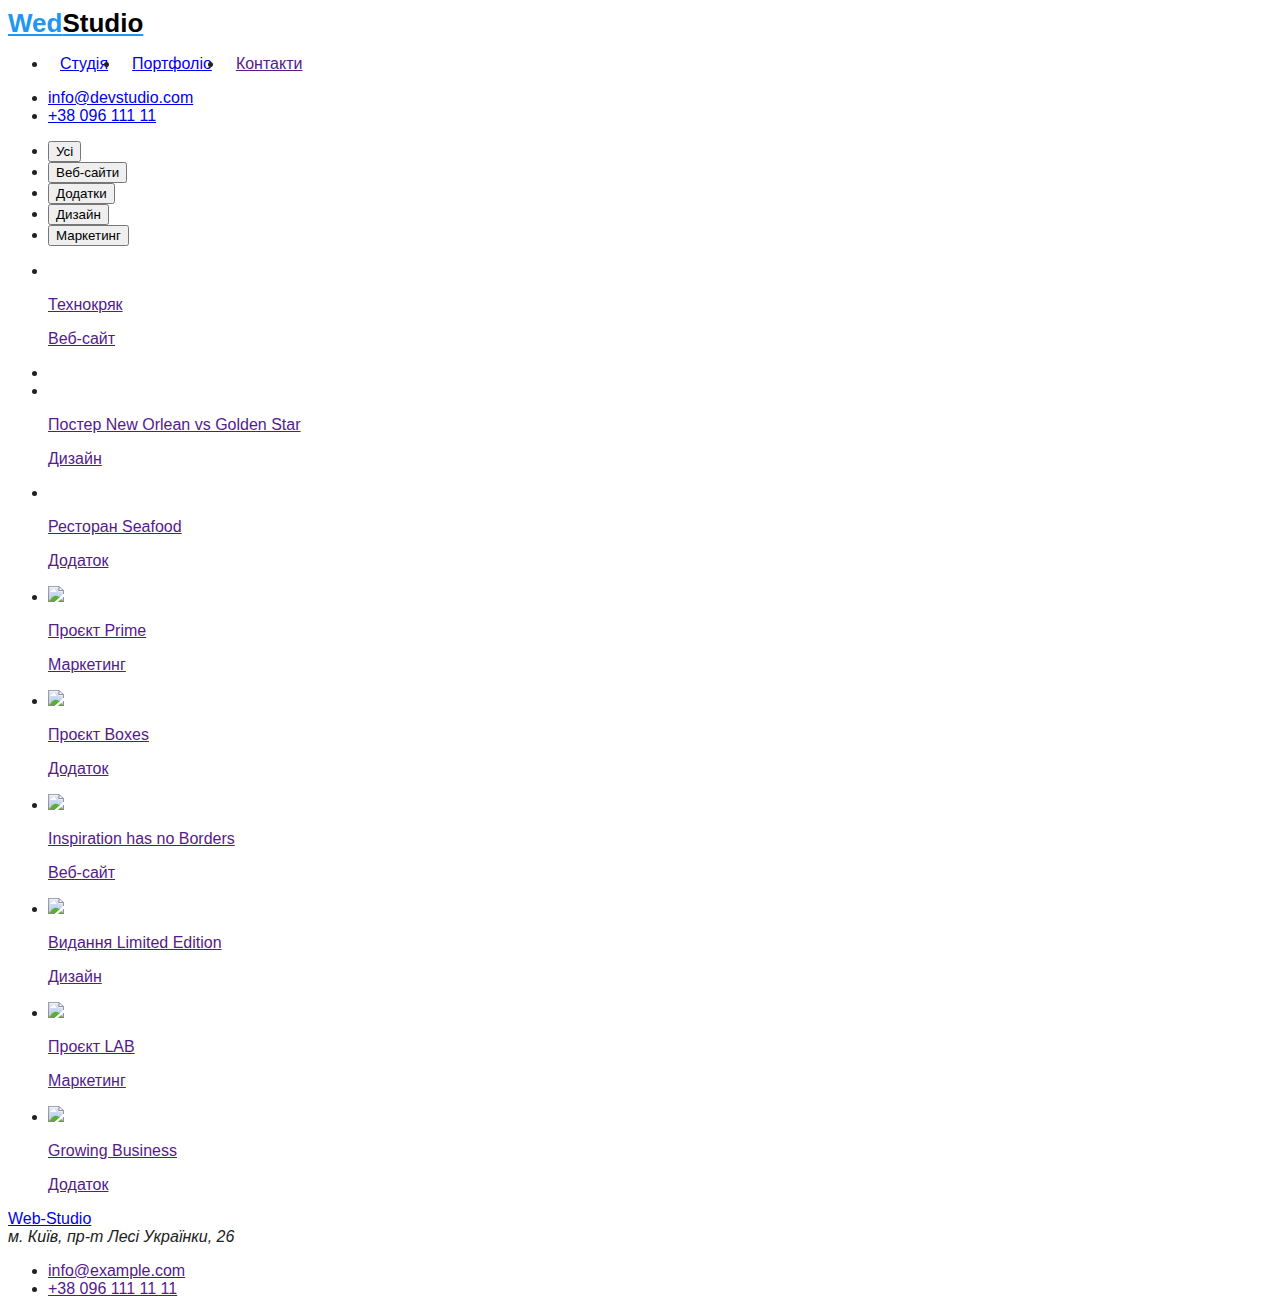
==== portfolio.html @ fddf9e3c "/" ====
<!DOCTYPE html>
<html lang="en">
<head>
    <meta charset="UTF-8">
    <meta http-equiv="X-UA-Compatible" content="IE=edge">
    <meta name="viewport" content="width=device-width, initial-scale=1.0">
    <title>Portfolio</title>
    <link rel="stylesheet"  href="./portfolio.css">
</head>
<body>
    <header>
        <nav>
          <!-- Логотип -->
          <a href="./" class="logo">Wed<span>Studio</a>
          <!--Навігація -->
          <ul class="list">
            <li>
              <a class="link" href="./index.html">Студія</a>
            </li>
            <li>
              <a class="link" href="/portfolio.html">Портфоліо</a>
            </li>
            <li>
              <a class="link"href="">Контакти</a>
            </li>
          </ul>
        </nav>
        <ul>
         <li>
           <a href="info@devstudio.com">info@devstudio.com</a>
         </li>
         <li>
           <a href="+38 096 111 11">+38 096 111 11
        </a>
    </li>
   </ul>
  </header>
  <section>
  <main>
    <ul>
<li><button type="button">Усі</button></li>
<li><button type="button">Веб-сайти</button></li>
<li><button type="button">Додатки</button></li>
<li><button type="button">Дизайн</button></li>
<li><button type="button">Маркетинг</button><br></li>
    </ul>
<ul>
<li>  
  <a href="">
  <img src="./images/1.2.jpg" alt=""> 
  <p>Технокряк</p>
  <p>Веб-сайт</p>
  </a></li>
<li>
<a href="">
<li><img src="./images/2.2.jpg" alt="" width="300" >
<p>Постер New Orlean vs Golden Star</p>
<p>Дизайн</p>
</a>
</li>
<li>
  <a href="">
  <img src="./images/3.2.jpg" alt="" width="300">
<p>Ресторан Seafood</p>
<p>Додаток</p>
</a>
</li>
<li>
  <a href="">
  <img src="/Web-Studio/images/img копія.jpg">
<p>Проєкт Prime</p>
<p>Маркетинг</p>
</a>
</li>
<li>
<a href="">
  <img src="/Web-Studio/images/img-2 копія.jpg">    
<p>Проєкт Boxes</p>
<p>Додаток</p>
</a>
</li>
<li>
  <a href="">
  <img src="/Web-Studio/images/img-3 копія.jpg">
<p>Inspiration has no Borders</p>
<p>Веб-сайт</p>
</a>
</li>
<li>
  <a href="">
  <img src="/Web-Studio/images/img копія 2.jpg">
<p>Видання Limited Edition</p>
<p>Дизайн</p>
</a>
</li>
<li>
  <a href="">
  <img src="/Web-Studio/images/img-2 копія 2.jpg">
<p>Проєкт LAB</p>
<p>Маркетинг</p>
</a>
</li>
<li>
  <a href="">
  <img src="/Web-Studio/images/img-3 копія 2.jpg">
<p>Growing Business</p>
<p>Додаток</p>
</a></li>
</ul>
</section>
</main>
<footer>
    <a href="/Web-Studio/">Web-Studio</a>
    <address>м. Київ, пр-т Лесі Українки, 26</address>
   <ul>
   <li><a href="">info@example.com</a></li>
    <li><a href="">+38 096 111 11 11</a></li>
   </ul>
</footer>
</body>
</html>
---- portfolio.css ----
:root{
    --primary-text-color: #212121;
    --secondary-text-color: #757575;  
    --logo-color: #000000;
    --accent-color: #2196F3;
    --background-color: #FFFFFF;
    --hero-background: #2F303A;
  }
  html{
    box-sizing: border-box;
  }
  body{
    color: var(--primary-text-color);
    background-color: var(--background-color);
    font-family: Roboto, sans-serif;
    font-style: normal;
    initial-letter: 0,03em;
  }
  .logo {
    font-family: 'Raleway', sans-serif;
    font-weight: 700;
    font-size: 26px;
    line-height: 31px;
    
    color: var(--accent-color);
  }
  .logo > span {
    color: var(--logo-color);
  }
  .list{
    display: flex;
  }
  .link{
    padding: 12px;
    
  }
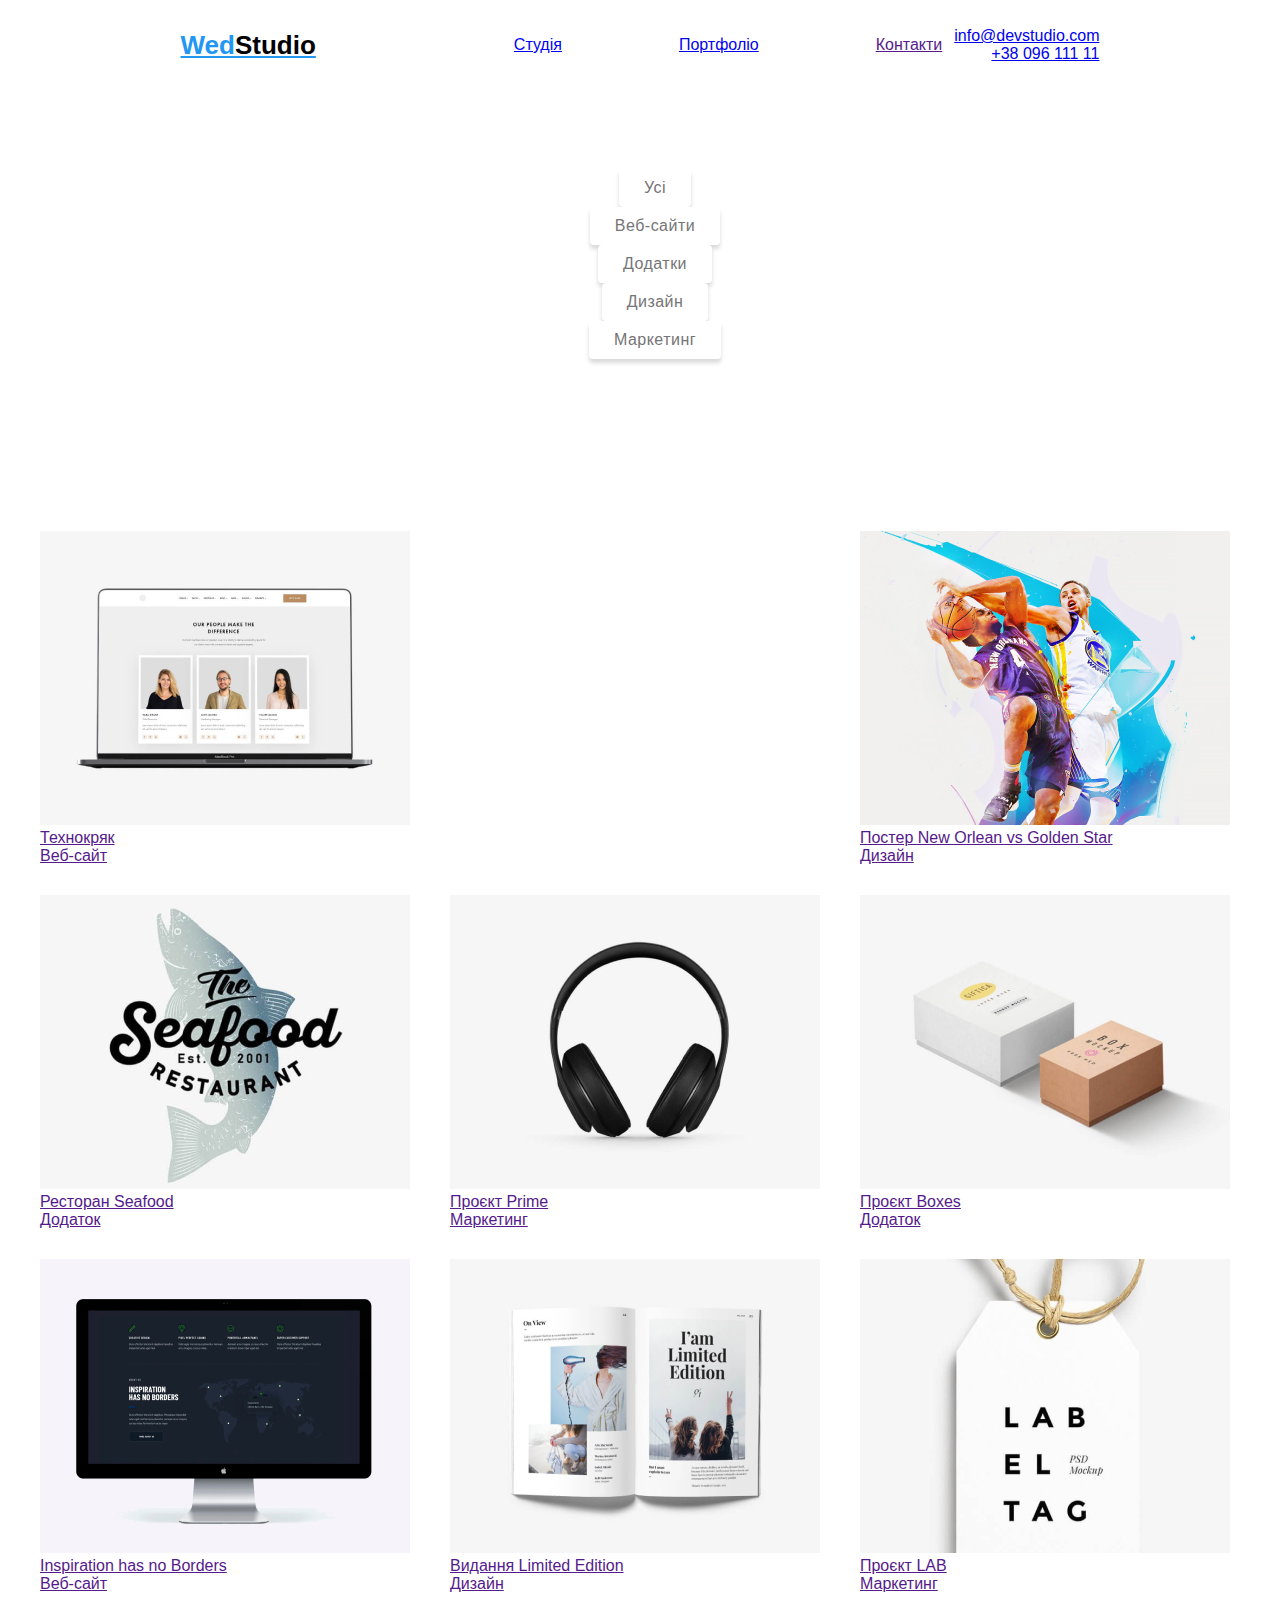
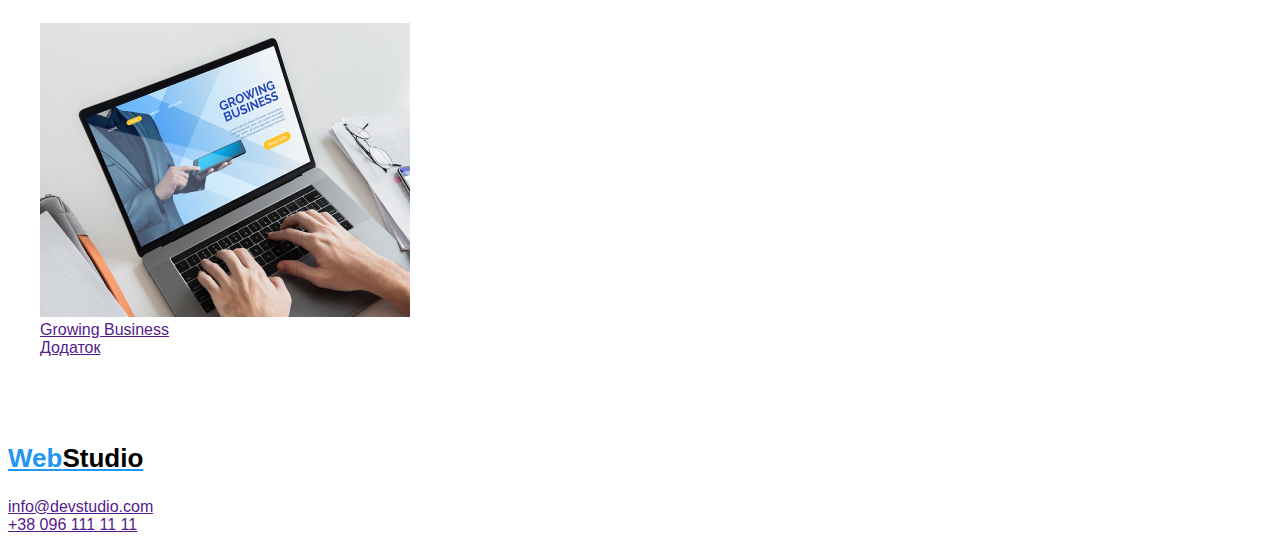
==== commit 662aa38b: "." ====
--- a/portfolio.html
+++ b/portfolio.html
@@ -9,11 +9,12 @@
 </head>
 <body>
     <header>
+      <div class="container header">
         <nav>
           <!-- Логотип -->
           <a href="./" class="logo">Wed<span>Studio</a>
           <!--Навігація -->
-          <ul class="list">
+          <ul class="nav-list">
             <li>
               <a class="link" href="./index.html">Студія</a>
             </li>
@@ -25,97 +26,110 @@
             </li>
           </ul>
         </nav>
-        <ul>
+        <ul >
          <li>
-           <a href="info@devstudio.com">info@devstudio.com</a>
+           <a class="addres" href="info@devstudio.com">info@devstudio.com</a>
          </li>
          <li>
-           <a href="+38 096 111 11">+38 096 111 11
+           <a class="addres" href="+38 096 111 11">+38 096 111 11
         </a>
     </li>
    </ul>
+      </div>
   </header>
-  <section>
   <main>
-    <ul>
-<li><button type="button">Усі</button></li>
-<li><button type="button">Веб-сайти</button></li>
-<li><button type="button">Додатки</button></li>
-<li><button type="button">Дизайн</button></li>
-<li><button type="button">Маркетинг</button><br></li>
+  <section class="section-buttons section">
+    <h2 class="section-title"></h2>
+    <div class="container">
+    <ul class="buttons-list">
+<li class="list-item"><button class="button" type="button">Усі</button></li>
+<li class="list-item"><button class="button"  type="button">Веб-сайти</button></li>
+<li class="list-item"><button class="button"  type="button">Додатки</button></li>
+<li class="list-item"><button class="button"  type="button">Дизайн</button></li>
+<li class="list-item"><button class="button"  type="button">Маркетинг</button><br></li>
     </ul>
-<ul>
-<li>  
+  </div>
+  </section>
+  <section class="link-section section">
+    <div class="container">
+    <ul class="links-list">
+<li class="foto-items">  
   <a href="">
-  <img src="./images/1.2.jpg" alt=""> 
-  <p>Технокряк</p>
-  <p>Веб-сайт</p>
-  </a></li>
-<li>
+  <img class="img" src="./portfolio.images/1.jpg" alt=""> 
+  <p class="project-title">Технокряк</p>
+  <p class="spesialiasation">Веб-сайт</p>
+  </a>
+</li>
+<li class="foto-items">
 <a href="">
-<li><img src="./images/2.2.jpg" alt="" width="300" >
-<p>Постер New Orlean vs Golden Star</p>
-<p>Дизайн</p>
+<li class="foto-items">
+  <img src="./portfolio.images/2.2.jpg" alt=""  >
+<p class="project-title">Постер New Orlean vs Golden Star</p>
+<p class="spesialiasation">Дизайн</p>
 </a>
 </li>
-<li>
+<li class="foto-items">
   <a href="">
-  <img src="./images/3.2.jpg" alt="" width="300">
-<p>Ресторан Seafood</p>
-<p>Додаток</p>
+  <img src="./portfolio.images/3.2.jpg" alt="" >
+<p class="project-title">Ресторан Seafood</p>
+<p class="spesialiasation">Додаток</p>
 </a>
 </li>
-<li>
+<li class="foto-items">
   <a href="">
-  <img src="/Web-Studio/images/img копія.jpg">
-<p>Проєкт Prime</p>
-<p>Маркетинг</p>
+  <img src="./portfolio.images/4.jpg">
+<p class="project-title">Проєкт Prime</p>
+<p class="spesialiasation">Маркетинг</p>
 </a>
 </li>
-<li>
+<li class="foto-items">
 <a href="">
-  <img src="/Web-Studio/images/img-2 копія.jpg">    
-<p>Проєкт Boxes</p>
-<p>Додаток</p>
+  <img src="./portfolio.images/5.jpg">    
+<p class="project-title">Проєкт Boxes</p>
+<p class="spesialiasation">Додаток</p>
 </a>
 </li>
-<li>
+<li class="foto-items">
   <a href="">
-  <img src="/Web-Studio/images/img-3 копія.jpg">
-<p>Inspiration has no Borders</p>
-<p>Веб-сайт</p>
+  <img src="./portfolio.images/6.jpg">
+<p class="project-title">Inspiration has no Borders</p>
+<p class="spesialiasation">Веб-сайт</p>
 </a>
 </li>
-<li>
+<li class="foto-items">
   <a href="">
-  <img src="/Web-Studio/images/img копія 2.jpg">
-<p>Видання Limited Edition</p>
-<p>Дизайн</p>
+  <img src="./portfolio.images/7.jpg">
+<p class="project-title">Видання Limited Edition</p>
+<p class="spesialiasation">Дизайн</p>
 </a>
 </li>
-<li>
+<li class="foto-items">
   <a href="">
-  <img src="/Web-Studio/images/img-2 копія 2.jpg">
-<p>Проєкт LAB</p>
-<p>Маркетинг</p>
+  <img src="./portfolio.images/8.jpg">
+<p class="project-title">Проєкт LAB</p>
+<p class="spesialiasation">Маркетинг</p>
 </a>
 </li>
-<li>
+<li class="foto-items">
   <a href="">
-  <img src="/Web-Studio/images/img-3 копія 2.jpg">
-<p>Growing Business</p>
+  <img src="./portfolio.images/9.jpg">
+<p class="project-title">Growing Business</p>
 <p>Додаток</p>
 </a></li>
 </ul>
-</section>
 </main>
-<footer>
-    <a href="/Web-Studio/">Web-Studio</a>
-    <address>м. Київ, пр-т Лесі Українки, 26</address>
-   <ul>
-   <li><a href="">info@example.com</a></li>
-    <li><a href="">+38 096 111 11 11</a></li>
+  <footer class="section-footer">      
+    <a href="./" class="logo">Web<span>Studio</a></li>
+    <address> м. Київ, пр-т Лесі Українки, 26</address></li>
+   <ul class="contacts-list">
+       <li class="contacts-item">
+           <a href="" class="contacts-link">info@devstudio.com</a>
+       </li>
+       <li class="contacts-item">
+           <a href="" class="contacts-link">+38 096 111 11 11</a>
+       </li>
    </ul>
-</footer>
+</footer>  
+
 </body>
 </html>--- a/portfolio.css
+++ b/portfolio.css
@@ -33,4 +33,124 @@
   .link{
     padding: 12px;
     
-  }+  }
+  .buttons-list .list-item{
+    margin-left: 30px;
+    display: flex;
+            justify-content: center;
+            width: calc((100% - 10 * 8) / 5);
+  }
+  .button{
+    padding: 6px 25px;
+justify-content: space-between;
+    text-align: center;
+    font-weight: 500;
+    font-size: 16px;
+    line-height: 26px;
+    letter-spacing: 0.03em;
+    background: #FFFFFF;
+    border-radius: 4px;
+  }
+.section{
+  padding-bottom: 94px;
+  padding-top: 94px;
+}
+.container {
+  /* outline: solid 3px red; */
+  display: flex;
+  justify-content: center;
+  flex-wrap: nowrap;
+  margin: -8px;
+  width: 1200px;
+  padding-left: 15px;
+  padding-right: 15px;
+  margin-left: auto;
+  margin-right: auto;
+}
+.container.header {
+  display: flex;
+  justify-content: center;
+  align-items: center;
+color: var(--primary-text-color);
+  padding-top: 24px;
+  padding-bottom: 25px;
+}
+
+.header nav {
+  display: flex;
+  justify-content: center;
+  align-items: center;
+}
+
+  .button:hover,
+  .button:focus{
+    background-color: var(--accent-color);
+    color: var(--background-color);
+
+    box-shadow: 8px 3px 1px rgba(0, 0, 0, 0.1), 0px 1px 2px rgba(0, 0, 0, 0.8), 0px 2px;
+border-radius: 4px;}
+
+.nav-list{
+  display: flex;
+  margin-left: 93px;
+  justify-content: center;
+
+}
+ul,
+p,
+h1,
+h2,
+h3{
+  list-style: none;
+  padding: 0;
+  margin: 0;
+}
+.link{
+  display: flex;
+  margin-left: 93px;
+}
+.addres{
+  display: flex;
+  justify-content: flex-end;
+}
+.footer{ background-color: var(--hero-background);}
+  .footer .logo>span{color: var(--background-color);}
+  
+  address{
+   font-weight: 400;
+  font-size: 14px;
+  line-height: 24px;
+  color: var(--background-color);
+  }
+  .footer.contacts-link{
+  font-weight: 400;
+  font-size: 14px;
+  line-height: 24px;
+  color: rgba(255, 255, 255, 0.6);
+  }
+
+
+  .links-list{
+    display: flex;
+    flex-wrap: wrap;
+    margin: -15px;
+  }
+  .foto-items{
+    width: calc((100% - 6 * 15px) / 3);
+    margin: 15px;
+  }
+  button{
+    justify-content: center;
+    align-items: center;
+    color: #757575;
+    border: none;
+    border-radius: 4px;
+    box-shadow: 0px 4px 4px rgba(0, 0, 0, 0.15);
+    padding: 10px 32px;
+
+      font-weight: 700;
+      font-size: 16px;
+      line-height: 30px;
+      letter-spacing: 0.06em;
+      text-align: center;}
+  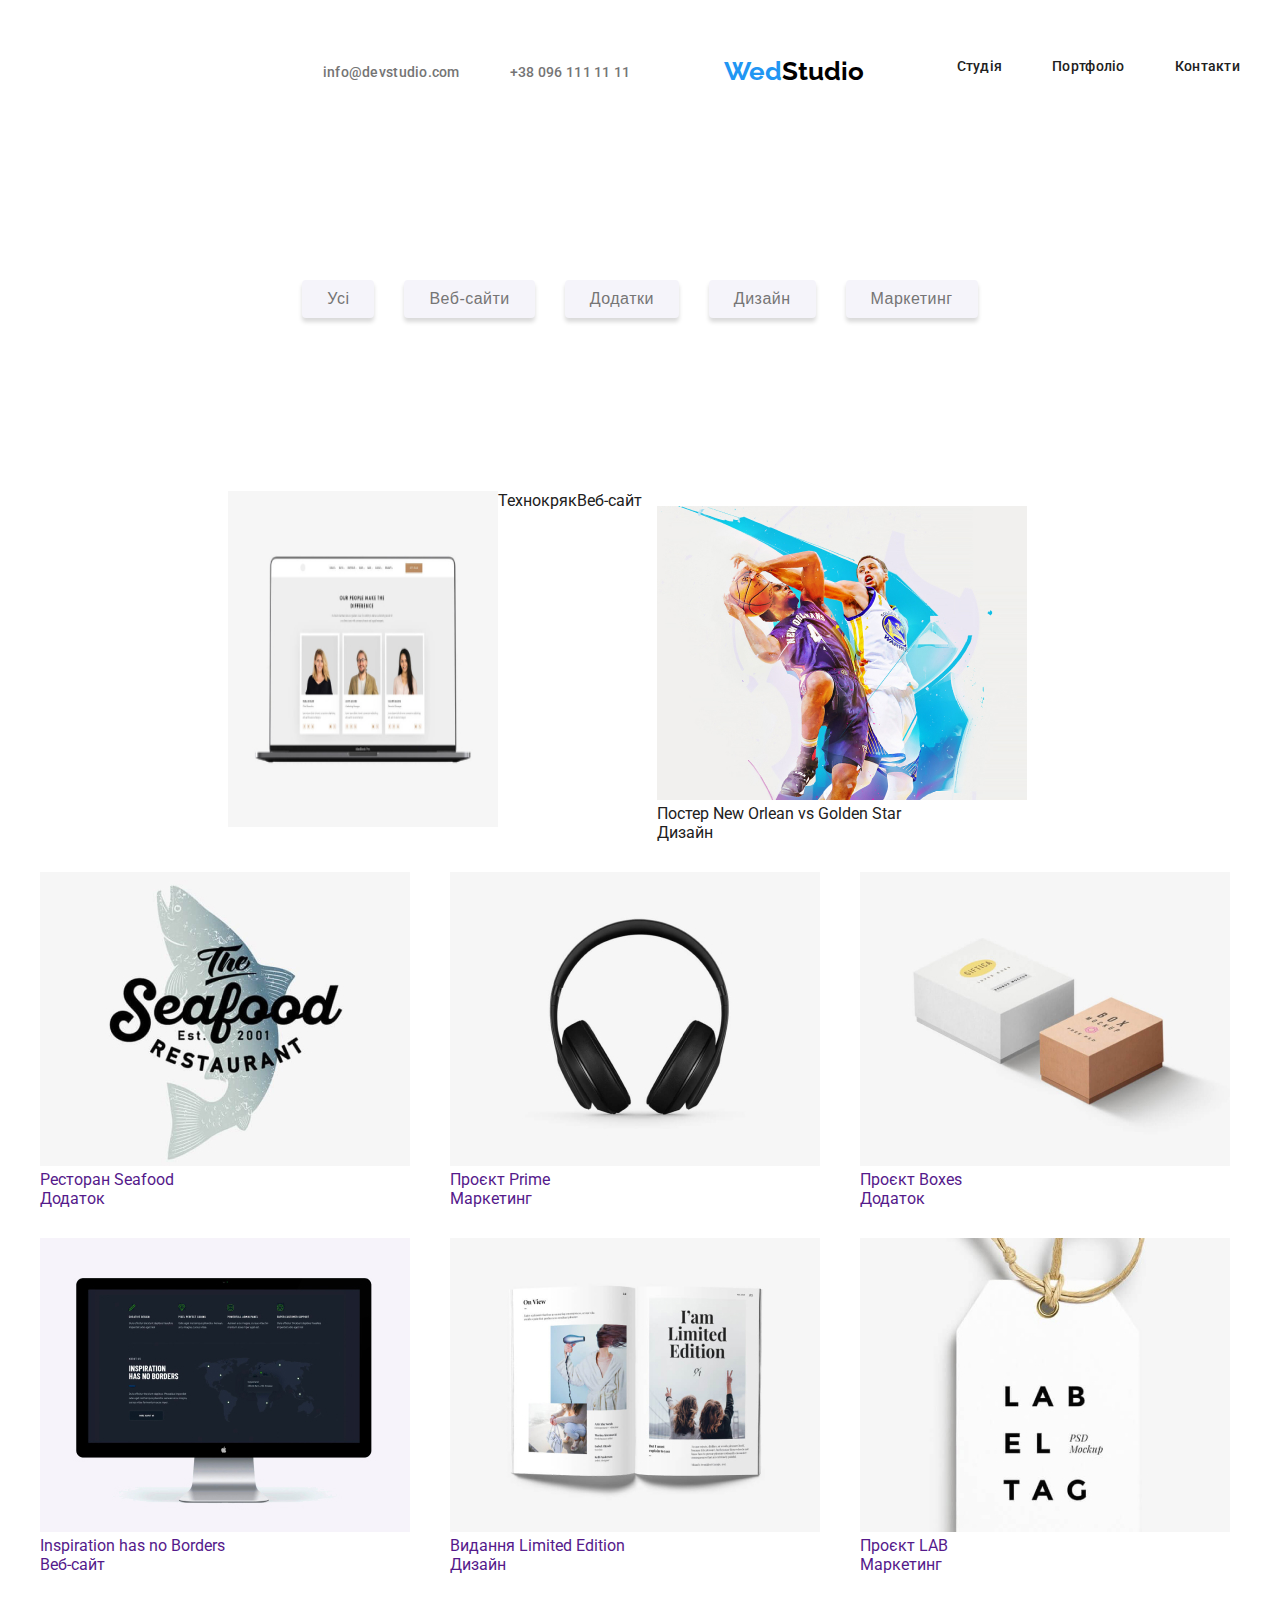
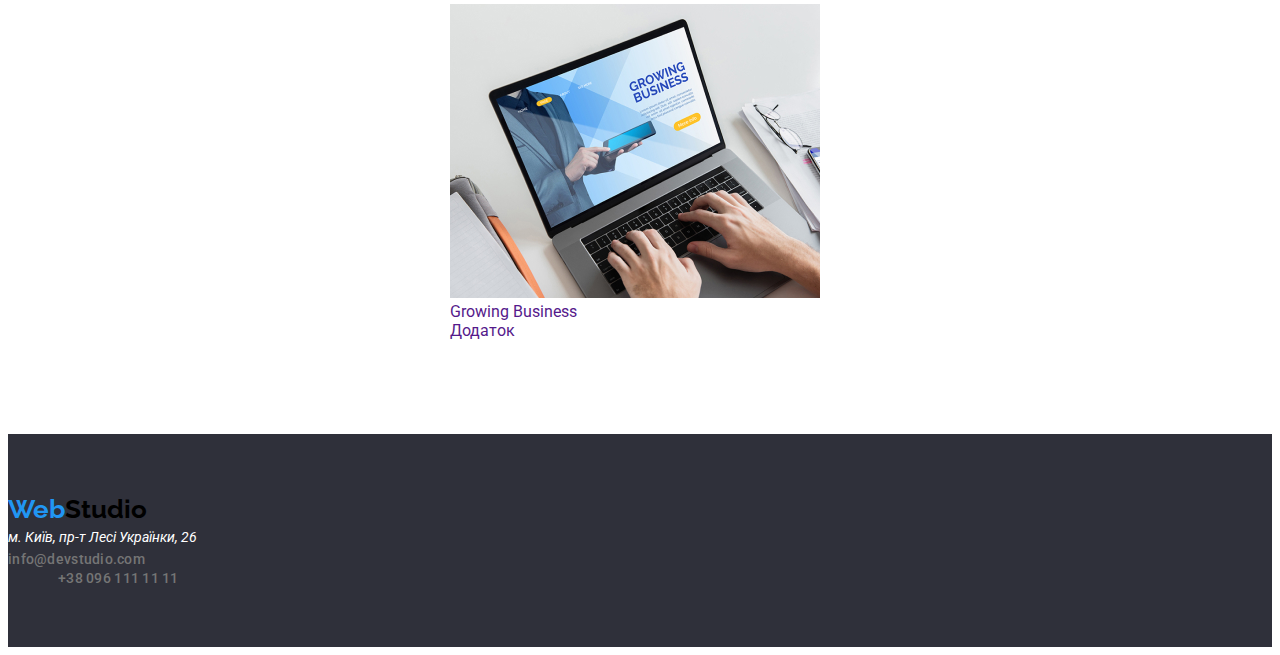
==== commit f426df4b: "`" ====
--- a/portfolio.html
+++ b/portfolio.html
@@ -5,131 +5,137 @@
     <meta http-equiv="X-UA-Compatible" content="IE=edge">
     <meta name="viewport" content="width=device-width, initial-scale=1.0">
     <title>Portfolio</title>
-    <link rel="stylesheet"  href="./portfolio.css">
-</head>
+    <link rel="stylesheet" href="https://cdnjs.cloudflare.com/ajax/libs/modern-normalize/1.1.0/modern-normalize.min.css" integrity="sha512-wpPYUAdjBVSE4KJnH1VR1HeZfpl1ub8YT/NKx4PuQ5NmX2tKuGu6U/JRp5y+Y8XG2tV+wKQpNHVUX03MfMFn9Q==" crossorigin="anonymous" referrerpolicy="no-referrer" />
+    <link rel="preconnect" href="https://fonts.googleapis.com">
+    <link rel="preconnect" href="https://fonts.gstatic.com" crossorigin>
+    <link href="https://fonts.googleapis.com/css2?family=Raleway:wght@700&family=Roboto:wght@400;500;700;900&display=swap"rel="stylesheet">
+    <link rel="preconnect" href="https://fonts.googleapis.com">
+    <link rel="preconnect" href="https://fonts.gstatic.com" crossorigin>
+    <link href="https://fonts.googleapis.com/css2?family=Raleway:wght@700&family=Roboto:wght@400;500;700;900&display=swap"rel="stylesheet">
+    <link rel="stylesheet" href="./style.css">
+    <link rel="stylesheet"  href="./portfolio.css">  
+  
+  </head>
 <body>
-    <header>
-      <div class="container header">
+  <header>
+    <div class="container header">
         <nav>
-          <!-- Логотип -->
-          <a href="./" class="logo">Wed<span>Studio</a>
-          <!--Навігація -->
-          <ul class="nav-list">
-            <li>
-              <a class="link" href="./index.html">Студія</a>
-            </li>
-            <li>
-              <a class="link" href="/portfolio.html">Портфоліо</a>
-            </li>
-            <li>
-              <a class="link"href="">Контакти</a>
-            </li>
-          </ul>
-        </nav>
-        <ul >
-         <li>
-           <a class="addres" href="info@devstudio.com">info@devstudio.com</a>
-         </li>
-         <li>
-           <a class="addres" href="+38 096 111 11">+38 096 111 11
-        </a>
+<div class="nav-list"><!-- логотип -->
+    <a href="./" class="logo">Wed<span>Studio</a>
+    <!-- Навігація по сайту -->
+    <ul class="nav-list">
+        <li class="nav-item">
+            <a class="nav-link" href="">Студія</a>
+        </li>
+        <li class="nav-item">
+            <a class="nav-link" href="./portfolio.html">Портфоліо</a>
+        </li>
+        <li class="nav-item">
+            <a class="nav-link" href="">Контакти</a>
+        </li>
+    </ul></nav>
+    <!-- Контакти -->
+    <ul class="contacts-list">
+    <li class="contacts-item">
+        <a  href=""class="contacts-link">info@devstudio.com</a>
     </li>
-   </ul>
-      </div>
-  </header>
+    <li class="contacts-item">
+        <a  href="" class="contacts-link">+38 096 111 11 11</a>
+    </li>
+    </ul>
+</div>
+    </div>
+</header>
   <main>
-  <section class="section-buttons section">
-    <h2 class="section-title"></h2>
-    <div class="container">
-    <ul class="buttons-list">
-<li class="list-item"><button class="button" type="button">Усі</button></li>
-<li class="list-item"><button class="button"  type="button">Веб-сайти</button></li>
-<li class="list-item"><button class="button"  type="button">Додатки</button></li>
-<li class="list-item"><button class="button"  type="button">Дизайн</button></li>
-<li class="list-item"><button class="button"  type="button">Маркетинг</button><br></li>
-    </ul>
-  </div>
-  </section>
-  <section class="link-section section">
-    <div class="container">
-    <ul class="links-list">
-<li class="foto-items">  
+    <section class="section-buttons section">
+      <h2 class="section-title"></h2>
+      <div class="container">
+      <ul class="buttons-list">
+  <li class="list-item"><button class="button" type="button">Усі</button></li>
+  <li class="list-item"><button class="button"  type="button">Веб-сайти</button></li>
+  <li class="list-item"><button class="button"  type="button">Додатки</button></li>
+  <li class="list-item"><button class="button"  type="button">Дизайн</button></li>
+  <li class="list-item"><button class="button"  type="button">Маркетинг</button><br></li>
+      </ul>
+    </div>
+    </section>
+    <section class="link-section section">
+      <div class="container">
+      <ul class="links-list">
+    <img class="img" src="./portfolio.images/1.jpg" alt=""> 
+    <p class="project-title">Технокряк</p>
+    <p class="spesialiasation">Веб-сайт</p>
+    </a>
+  </li>
+  <li class="foto-items">
+    <img src="./portfolio.images/2.2.jpg" alt=""  >
+  <p class="project-title">Постер New Orlean vs Golden Star</p>
+  <p class="spesialiasation">Дизайн</p>
+  </a>
+  </li>
+  <li class="foto-items">
+    <a href="">
+    <img src="./portfolio.images/3.2.jpg" alt="" >
+  <p class="project-title">Ресторан Seafood</p>
+  <p class="spesialiasation">Додаток</p>
+  </a>
+  </li>
+  <li class="foto-items">
+    <a href="">
+    <img src="./portfolio.images/4.jpg">
+  <p class="project-title">Проєкт Prime</p>
+  <p class="spesialiasation">Маркетинг</p>
+  </a>
+  </li>
+  <li class="foto-items">
   <a href="">
-  <img class="img" src="./portfolio.images/1.jpg" alt=""> 
-  <p class="project-title">Технокряк</p>
+    <img src="./portfolio.images/5.jpg">    
+  <p class="project-title">Проєкт Boxes</p>
+  <p class="spesialiasation">Додаток</p>
+  </a>
+  </li>
+  <li class="foto-items">
+    <a href="">
+    <img src="./portfolio.images/6.jpg">
+  <p class="project-title">Inspiration has no Borders</p>
   <p class="spesialiasation">Веб-сайт</p>
   </a>
-</li>
-<li class="foto-items">
-<a href="">
-<li class="foto-items">
-  <img src="./portfolio.images/2.2.jpg" alt=""  >
-<p class="project-title">Постер New Orlean vs Golden Star</p>
-<p class="spesialiasation">Дизайн</p>
-</a>
-</li>
-<li class="foto-items">
-  <a href="">
-  <img src="./portfolio.images/3.2.jpg" alt="" >
-<p class="project-title">Ресторан Seafood</p>
-<p class="spesialiasation">Додаток</p>
-</a>
-</li>
-<li class="foto-items">
-  <a href="">
-  <img src="./portfolio.images/4.jpg">
-<p class="project-title">Проєкт Prime</p>
-<p class="spesialiasation">Маркетинг</p>
-</a>
-</li>
-<li class="foto-items">
-<a href="">
-  <img src="./portfolio.images/5.jpg">    
-<p class="project-title">Проєкт Boxes</p>
-<p class="spesialiasation">Додаток</p>
-</a>
-</li>
-<li class="foto-items">
-  <a href="">
-  <img src="./portfolio.images/6.jpg">
-<p class="project-title">Inspiration has no Borders</p>
-<p class="spesialiasation">Веб-сайт</p>
-</a>
-</li>
-<li class="foto-items">
-  <a href="">
-  <img src="./portfolio.images/7.jpg">
-<p class="project-title">Видання Limited Edition</p>
-<p class="spesialiasation">Дизайн</p>
-</a>
-</li>
-<li class="foto-items">
-  <a href="">
-  <img src="./portfolio.images/8.jpg">
-<p class="project-title">Проєкт LAB</p>
-<p class="spesialiasation">Маркетинг</p>
-</a>
-</li>
-<li class="foto-items">
-  <a href="">
-  <img src="./portfolio.images/9.jpg">
-<p class="project-title">Growing Business</p>
-<p>Додаток</p>
-</a></li>
-</ul>
-</main>
-  <footer class="section-footer">      
-    <a href="./" class="logo">Web<span>Studio</a></li>
-    <address> м. Київ, пр-т Лесі Українки, 26</address></li>
-   <ul class="contacts-list">
-       <li class="contacts-item">
-           <a href="" class="contacts-link">info@devstudio.com</a>
-       </li>
-       <li class="contacts-item">
-           <a href="" class="contacts-link">+38 096 111 11 11</a>
-       </li>
-   </ul>
-</footer>  
-
-</body>
-</html>+  </li>
+  <li class="foto-items">
+    <a href="">
+    <img src="./portfolio.images/7.jpg">
+  <p class="project-title">Видання Limited Edition</p>
+  <p class="spesialiasation">Дизайн</p>
+  </a>
+  </li>
+  <li class="foto-items">
+    <a href="">
+    <img src="./portfolio.images/8.jpg">
+  <p class="project-title">Проєкт LAB</p>
+  <p class="spesialiasation">Маркетинг</p>
+  </a>
+  </li>
+  <li class="foto-items">
+    <a href="">
+    <img src="./portfolio.images/9.jpg">
+  <p class="project-title">Growing Business</p>
+  <p>Додаток</p>
+  </a></li>
+  </ul>
+  </main>
+    <footer class="section-footer">      
+      <a href="./" class="logo">Web<span>Studio</a></li>
+      <address> м. Київ, пр-т Лесі Українки, 26</address></li>
+     <ul class="contacts-list">
+         <li class="contacts-item">
+             <a href="" class="contacts-link">info@devstudio.com</a>
+         </li>
+         <li class="contacts-item">
+             <a href="" class="contacts-link">+38 096 111 11 11</a>
+         </li>
+     </ul>
+  </footer>  
+  
+  </body>
+  </html>
+  --- a/style.css
+++ b/style.css
@@ -0,0 +1,307 @@
+:root{
+    --primary-text-color: #212121;
+    --secondary-text-color: #757575;  
+    --logo-color: #000000;
+    --accent-color: #2196F3;
+    --background-color: #FFFFFF;
+    --hero-background: #2F303A;
+  }
+  html{
+    box-sizing: border-box;
+  }
+  *,
+  *::before,
+  *::after{
+    box-sizing: inherit;
+  }
+  
+  body{
+    color: var(--primary-text-color);
+    background-color: var(--background-color);
+    font-family: Roboto, sans-serif;
+    font-style: normal;
+    initial-letter: 0,03em;
+  }
+  a {
+    text-decoration: none;
+  }
+  ul {
+    list-style: none;
+  }
+  
+.section{
+  padding-top: 94px;
+  padding-bottom: 94px;
+}
+
+  /* header */
+  .logo {
+    font-family: 'Raleway', sans-serif;
+    font-weight: 700;
+    font-size: 26px;
+    line-height: 31px;
+    
+    color: var(--accent-color);
+  }
+  
+  .logo > span {
+    color: var(--logo-color);
+  }
+  
+  
+  .nav-link,.contacts-link{
+    font-weight: 500;
+    font-size: 14px;
+    line-height: 16px;
+    letter-spacing: 0.02em;
+  }
+  
+  .nav-link{
+    color: var(--primary-text-color);
+  
+    padding-top: 32px;
+    padding-bottom: 32px;
+  } 
+  
+  .nav-link:hover,
+  .nav-link:focus,
+  .contacts-link:hover,
+  .contacts-link:focus{
+   color: var(--accent-color);
+  }
+  
+  .contacts-list{
+    display: flex;
+    margin-left: auto;
+  }
+  
+  
+  
+  .contacts-link{
+    color: var(--secondary-text-color);
+  } 
+  
+  /* герой */
+  .hero{
+  background-color: var(--hero-background);
+  padding-top: 200px;
+  padding-bottom: 200px;
+  }
+  
+  .hero .container{
+    text-align: center;
+  }
+  
+  
+  h1{
+    width: 696px;
+  
+    margin-right: auto;
+    margin-left: auto;
+    margin-bottom: 30px;
+  
+    font-weight: 900;
+    font-size: 44px;
+    line-height: 60px;
+    letter-spacing: 0.06em;
+    text-transform: uppercase;
+    
+    color: var(--background-color);
+  }
+  
+  .hero-button{
+  justify-content: center;
+  align-items: center;
+  
+  border: none;
+  border-radius: 4px;
+  box-shadow: 0px 4px 4px rgba(0, 0, 0, 0.15);
+  padding: 10px 32px;
+  
+    font-weight: 700;
+    font-size: 16px;
+    line-height: 30px;
+    letter-spacing: 0.06em;
+    text-align: center;
+    
+    color: var(--background-color);
+    background-color: var(--accent-color);
+  }
+  /* переваги */
+  .advantages{
+  display: flex;
+  justify-content: space-between;
+  }
+  
+  
+  .advantages .item{
+    width: 270;
+    padding: 30px;
+  }
+  
+  .advantages .title{
+    font-weight: 700;
+   margin-bottom: 10px;
+  }
+  
+  .advantages .title,
+  .advantages .text{
+    font-weight: 700;
+    font-size: 14px;
+    line-height: 16px;
+    text-transform: uppercase;
+  }
+  
+  .text{
+    font-weight: 400;
+    font-size: 14px;
+    line-height: 24px;
+    text-transform: uppercase;
+    font-weight: 400; font-size: 14px;
+    line-height: 24px; 
+    letter-spacing: 0.03em;
+   color: #757575;
+    
+    color: var(--secondary-text-color);
+  }
+  
+  .section-title{
+    font-weight: 700;
+    font-size: 36px;
+    line-height: 42px;
+    text-align: center;
+    margin-bottom: 50px;
+  }
+  /* Чим ми займаємось */
+  .what-we-do{
+    display: flex;
+    justify-content:space-between;
+  }
+  .img-what-we-do{
+    width: 370px;
+  }
+  /* наша команда */
+  .team-list{
+    display: flex;
+    justify-content: space-between;
+    
+  }
+  
+  .border{
+box-shadow: 0px 1px 3px rgba(0, 0, 0, 0.12), 0px 1px 1px rgba(0, 0, 0, 0.14),0px 2px 1px rgba(O, 0, 0, 0.2);
+border-radius: 0px 0px 4px
+4px;
+  }
+  .name{
+    font-weight: 500;
+    font-size: 16px;
+    line-height: 19px;
+    text-align: center;
+   margin-bottom: 10px;
+  }
+  
+  .job{
+    text-align: center;
+    font-weight: 400;
+    font-size: 16px;
+    line-height: 42px;
+    text-align: center;
+    display: flex;
+    justify-content: center;
+  
+    color: var(--secondary-text-color);
+  }
+  
+  
+  /* футер */
+  .section-footer{
+    padding-bottom: 60px;
+    padding-top: 60px;
+    background-color: #2F303A;
+    
+  }
+  .section-footer .contacts-list{
+    display: block;
+  }
+  .footer{ background-color: var(--hero-background);}
+  .footer .logo>span{color: var(--background-color);}
+  
+  address{
+   font-weight: 400;
+  font-size: 14px;
+  line-height: 24px;
+  color: var(--background-color);
+  }
+  .footer.contacts-link{
+  font-weight: 400;
+  font-size: 14px;
+  line-height: 24px;
+  color: rgba(255, 255, 255, 0.6);
+  }
+  
+  .container header{ 
+    display: flex;
+    justify-content: center;
+    align-items: center;
+  
+    padding-top: 24px;
+    padding-bottom: 25px;
+  
+  }
+header{
+  padding-top: 24px;
+  padding-bottom: 24px;
+}
+
+
+  .header nav{
+
+    display: flex;
+    justify-content: center;
+    align-items: center;
+  }
+  .header.nav{
+    display: flex;
+  }
+  .contacts-list{
+    display: flex;
+  margin-left: auto;
+  }
+  .nav-item:not(:first-child),
+  .contacts-item:not(:first-child)
+  {
+    margin-left: 50px;
+  }
+  
+  .nav-list{
+    display: flex;
+    margin-left: 93px;
+  
+  }
+  
+  ul,
+  p,
+  h2,
+  h3,
+  li{
+    list-style: none;
+    padding: 0;
+    margin: 0;
+  }
+  
+  .container{
+    
+    width: 1200px;
+  margin-left: 15px;
+  margin-right: 15px;
+  margin-left: auto;
+  margin-right: auto;
+  flex-direction: row-reverse;
+  justify-content: center;
+  }
+  .img{
+    width: 270px; ;
+    display: flex;
+    margin-bottom: 30px;
+
+  }--- a/portfolio.css
+++ b/portfolio.css
@@ -1,81 +1,73 @@
 :root{
-    --primary-text-color: #212121;
-    --secondary-text-color: #757575;  
-    --logo-color: #000000;
-    --accent-color: #2196F3;
-    --background-color: #FFFFFF;
-    --hero-background: #2F303A;
-  }
-  html{
-    box-sizing: border-box;
-  }
-  body{
-    color: var(--primary-text-color);
-    background-color: var(--background-color);
-    font-family: Roboto, sans-serif;
-    font-style: normal;
-    initial-letter: 0,03em;
-  }
-  .logo {
-    font-family: 'Raleway', sans-serif;
-    font-weight: 700;
-    font-size: 26px;
-    line-height: 31px;
-    
-    color: var(--accent-color);
-  }
-  .logo > span {
-    color: var(--logo-color);
-  }
-  .list{
-    display: flex;
-  }
-  .link{
-    padding: 12px;
-    
-  }
-  .buttons-list .list-item{
-    margin-left: 30px;
-    display: flex;
-            justify-content: center;
-            width: calc((100% - 10 * 8) / 5);
-  }
-  .button{
-    padding: 6px 25px;
+  --primary-text-color: #212121;
+  --secondary-text-color: #757575;  
+  --logo-color: #000000;
+  --accent-color: #2196F3;
+  --background-color: #FFFFFF;
+  --hero-background: #2F303A;
+}
+html{
+  box-sizing: border-box;
+}
+body{
+  color: var(--primary-text-color);
+  background-color: var(--background-color);
+  font-family: Roboto, sans-serif;
+  font-style: normal;
+  initial-letter: 0,03em;
+}
+.logo {
+  font-family: 'Raleway', sans-serif;
+  font-weight: 700;
+  font-size: 26px;
+  line-height: 31px;
+  color: var(--accent-color);
+}
+.logo > span {
+  color: var(--logo-color);
+}
+.list{
+  display: flex;
+}
+.link{
+  padding: 12px;
+  
+}
+ul{
+  display: flex;
+  justify-content: center;
+}
+.buttons-list .list-item:not(:first-child){ 
+  margin-left: 30px;
+          width: calc((100% - 10 * 8) / 5);
+}
+.button{
+  padding: 6px 25px;
 justify-content: space-between;
-    text-align: center;
-    font-weight: 500;
-    font-size: 16px;
-    line-height: 26px;
-    letter-spacing: 0.03em;
-    background: #FFFFFF;
-    border-radius: 4px;
-  }
+  text-align: center;
+  font-weight: 500;
+  font-size: 16px;
+  line-height: 26px;
+  letter-spacing: 0.03em;
+  background-color: #F5F4FA;
+  border-radius: 4px;
+}
 .section{
-  padding-bottom: 94px;
-  padding-top: 94px;
+padding-bottom: 94px;
+padding-top: 94px;
 }
 .container {
-  /* outline: solid 3px red; */
-  display: flex;
-  justify-content: center;
-  flex-wrap: nowrap;
-  margin: -8px;
-  width: 1200px;
-  padding-left: 15px;
-  padding-right: 15px;
-  margin-left: auto;
-  margin-right: auto;
+/* outline: solid 3px red; */
+display: flex;
 }
 .container.header {
-  display: flex;
-  justify-content: center;
-  align-items: center;
+display: flex;
+justify-content: center;
+align-items: center;
 color: var(--primary-text-color);
-  padding-top: 24px;
-  padding-bottom: 25px;
+padding-top: 24px;
+padding-bottom: 25px;
 }
-
 .header nav {
   display: flex;
   justify-content: center;
@@ -90,13 +82,11 @@
     box-shadow: 8px 3px 1px rgba(0, 0, 0, 0.1), 0px 1px 2px rgba(0, 0, 0, 0.8), 0px 2px;
 border-radius: 4px;}
 
-.nav-list{
+/* .nav-list{
   display: flex;
   margin-left: 93px;
-  justify-content: center;
-
-}
-ul,
+  justify-content: center;}
+  ul,
 p,
 h1,
 h2,
@@ -104,7 +94,7 @@
   list-style: none;
   padding: 0;
   margin: 0;
-}
+} */
 .link{
   display: flex;
   margin-left: 93px;
@@ -123,34 +113,34 @@
   color: var(--background-color);
   }
   .footer.contacts-link{
-  font-weight: 400;
-  font-size: 14px;
-  line-height: 24px;
-  color: rgba(255, 255, 255, 0.6);
-  }
-
-
-  .links-list{
-    display: flex;
-    flex-wrap: wrap;
-    margin: -15px;
-  }
-  .foto-items{
-    width: calc((100% - 6 * 15px) / 3);
-    margin: 15px;
-  }
-  button{
-    justify-content: center;
-    align-items: center;
-    color: #757575;
-    border: none;
-    border-radius: 4px;
-    box-shadow: 0px 4px 4px rgba(0, 0, 0, 0.15);
-    padding: 10px 32px;
-
-      font-weight: 700;
-      font-size: 16px;
-      line-height: 30px;
-      letter-spacing: 0.06em;
-      text-align: center;}
-  +    font-weight: 400;
+    font-size: 14px;
+    line-height: 24px;
+    color: rgba(255, 255, 255, 0.6);
+    }
+  
+  
+    .links-list{
+      display: flex;
+      flex-wrap: wrap;
+      margin: -15px;
+    }
+    .foto-items{
+      width: calc((100% - 6 * 15px) / 3);
+      margin: 15px;
+    }
+    button{
+      justify-content: center;
+      align-items: center;
+      color: #757575;
+      border: none;
+      border-radius: 4px;
+      box-shadow: 0px 4px 4px rgba(0, 0, 0, 0.15);
+      padding: 10px 32px;
+  
+        font-weight: 700;
+        font-size: 16px;
+        line-height: 30px;
+        letter-spacing: 0.06em;
+        text-align: center;}
+    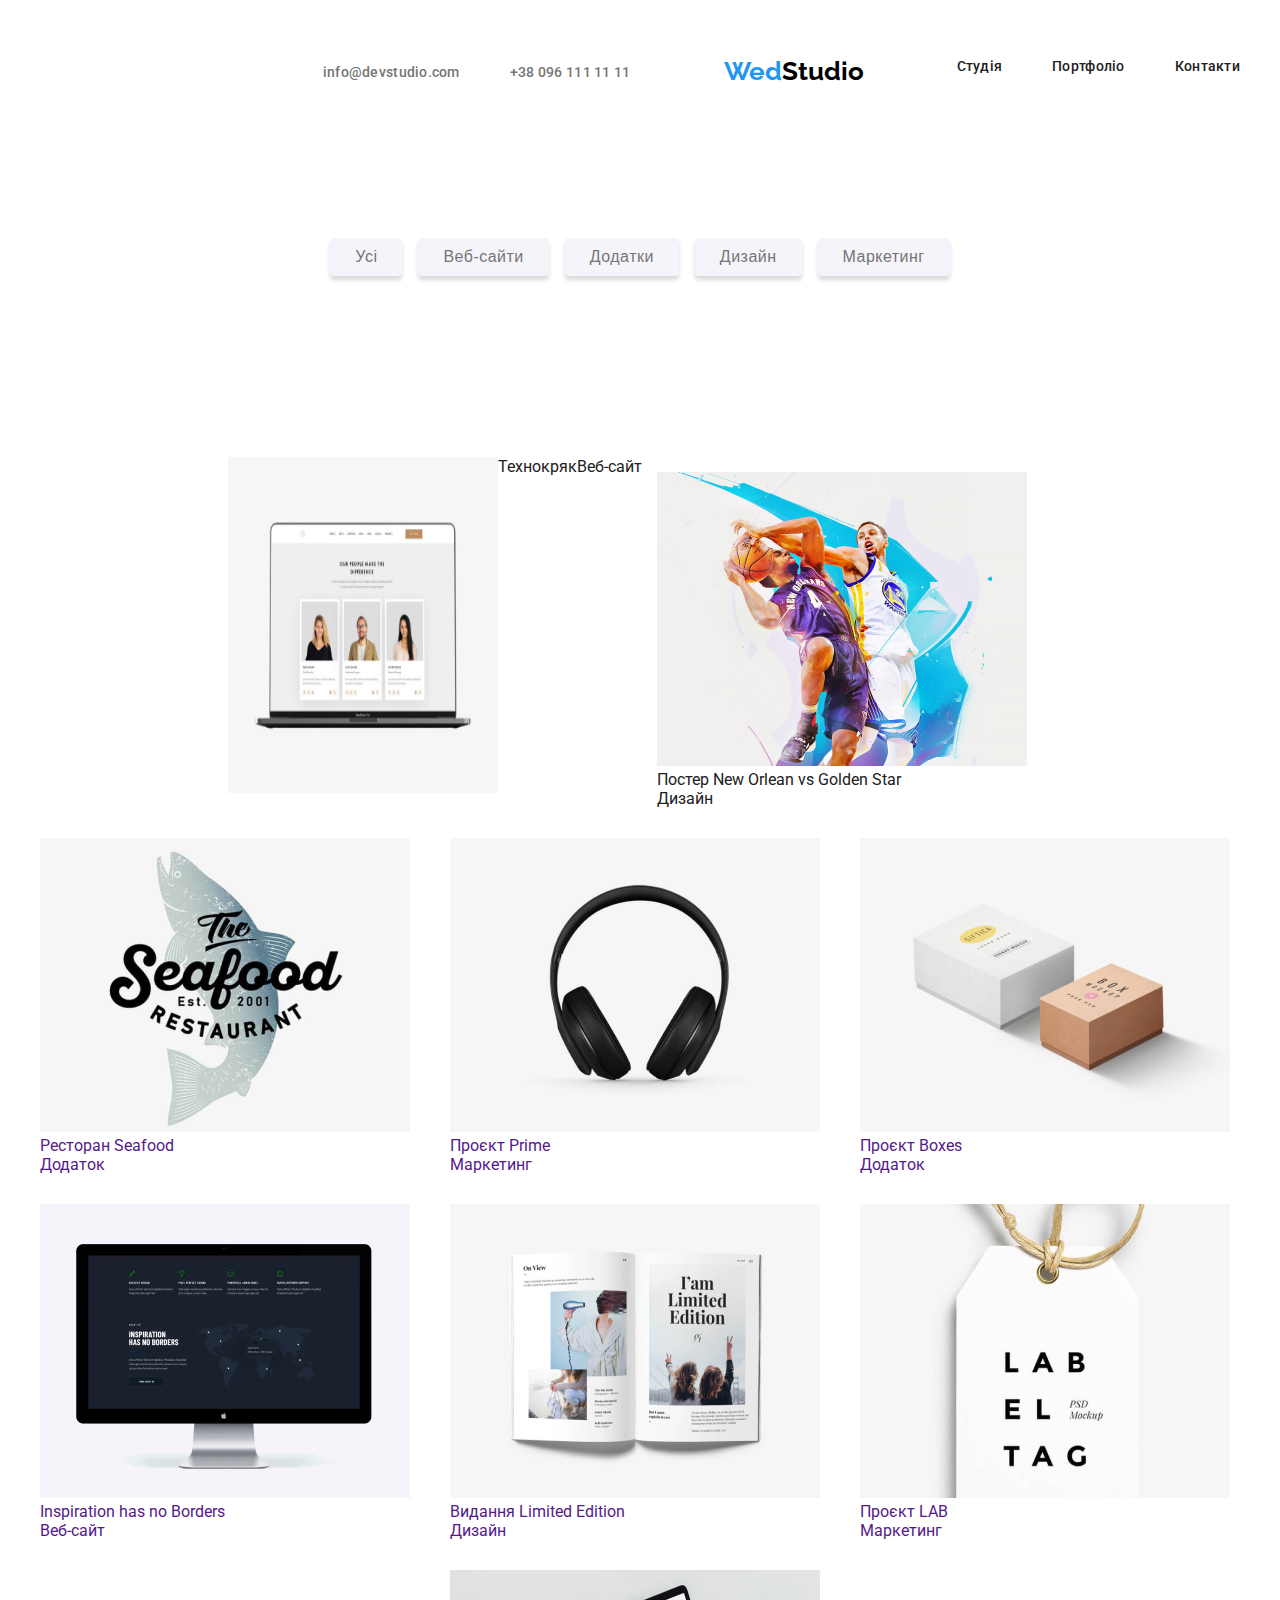
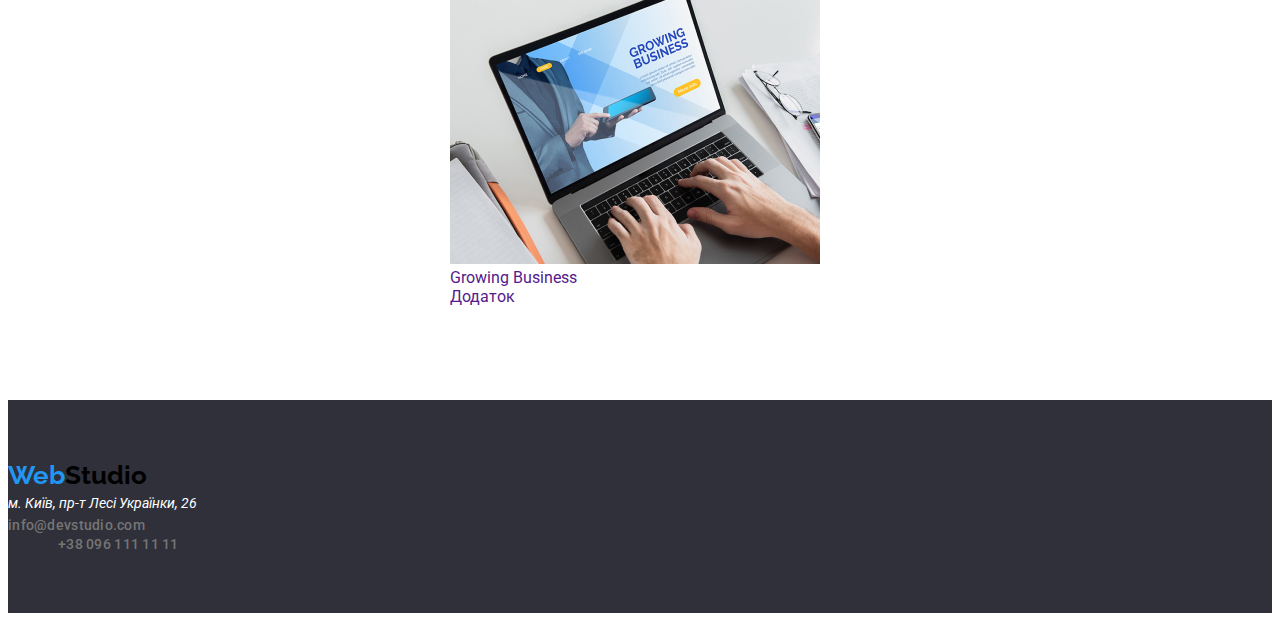
==== commit 2aed19c9: "." ====
--- a/portfolio.html
+++ b/portfolio.html
@@ -48,14 +48,14 @@
 </header>
   <main>
     <section class="section-buttons section">
+      <div class="container">
       <h2 class="section-title"></h2>
-      <div class="container">
       <ul class="buttons-list">
-  <li class="list-item"><button class="button" type="button">Усі</button></li>
-  <li class="list-item"><button class="button"  type="button">Веб-сайти</button></li>
-  <li class="list-item"><button class="button"  type="button">Додатки</button></li>
-  <li class="list-item"><button class="button"  type="button">Дизайн</button></li>
-  <li class="list-item"><button class="button"  type="button">Маркетинг</button><br></li>
+  <li class="list-btn"><button class="button" type="button">Усі</button></li>
+  <li class="list-btn"><button class="button"  type="button">Веб-сайти</button></li>
+  <li class="list-btn"><button class="button"  type="button">Додатки</button></li>
+  <li class="list-btn"><button class="button"  type="button">Дизайн</button></li>
+  <li class="list-btn"><button class="button"  type="button">Маркетинг</button><br></li>
       </ul>
     </div>
     </section>
--- a/style.css
+++ b/style.css
@@ -223,6 +223,7 @@
   .section-footer .contacts-list{
     display: block;
   }
+  
   .footer{ background-color: var(--hero-background);}
   .footer .logo>span{color: var(--background-color);}
   
@@ -288,7 +289,9 @@
     padding: 0;
     margin: 0;
   }
-  
+  .section .our-team{
+    background-color: #F5F4FA;
+  }
   .container{
     
     width: 1200px;
--- a/portfolio.css
+++ b/portfolio.css
@@ -37,11 +37,13 @@
   display: flex;
   justify-content: center;
 }
-.buttons-list .list-item:not(:first-child){ 
+.buttons-list .btn-item:not(:first-child){ 
+
   margin-left: 30px;
           width: calc((100% - 10 * 8) / 5);
 }
 .button{
+margin: 8px;
   padding: 6px 25px;
 justify-content: space-between;
   text-align: center;
@@ -79,8 +81,7 @@
     background-color: var(--accent-color);
     color: var(--background-color);
 
-    box-shadow: 8px 3px 1px rgba(0, 0, 0, 0.1), 0px 1px 2px rgba(0, 0, 0, 0.8), 0px 2px;
-border-radius: 4px;}
+    box-shadow: 0px 3px 1px rgba(0, 0, 0, 0.1), 0px 1px 2px rgba(0, 0, 0, 0.08), 0px 2px 2px rgba(0, 0, 0, 0.12);}
 
 /* .nav-list{
   display: flex;
@@ -124,11 +125,11 @@
       display: flex;
       flex-wrap: wrap;
       margin: -15px;
+    
     }
-    .foto-items{
-      width: calc((100% - 6 * 15px) / 3);
-      margin: 15px;
-    }
+    .links-list li{width: calc((100% - 6*15px)/3);
+    margin: 15px;}
+    
     button{
       justify-content: center;
       align-items: center;
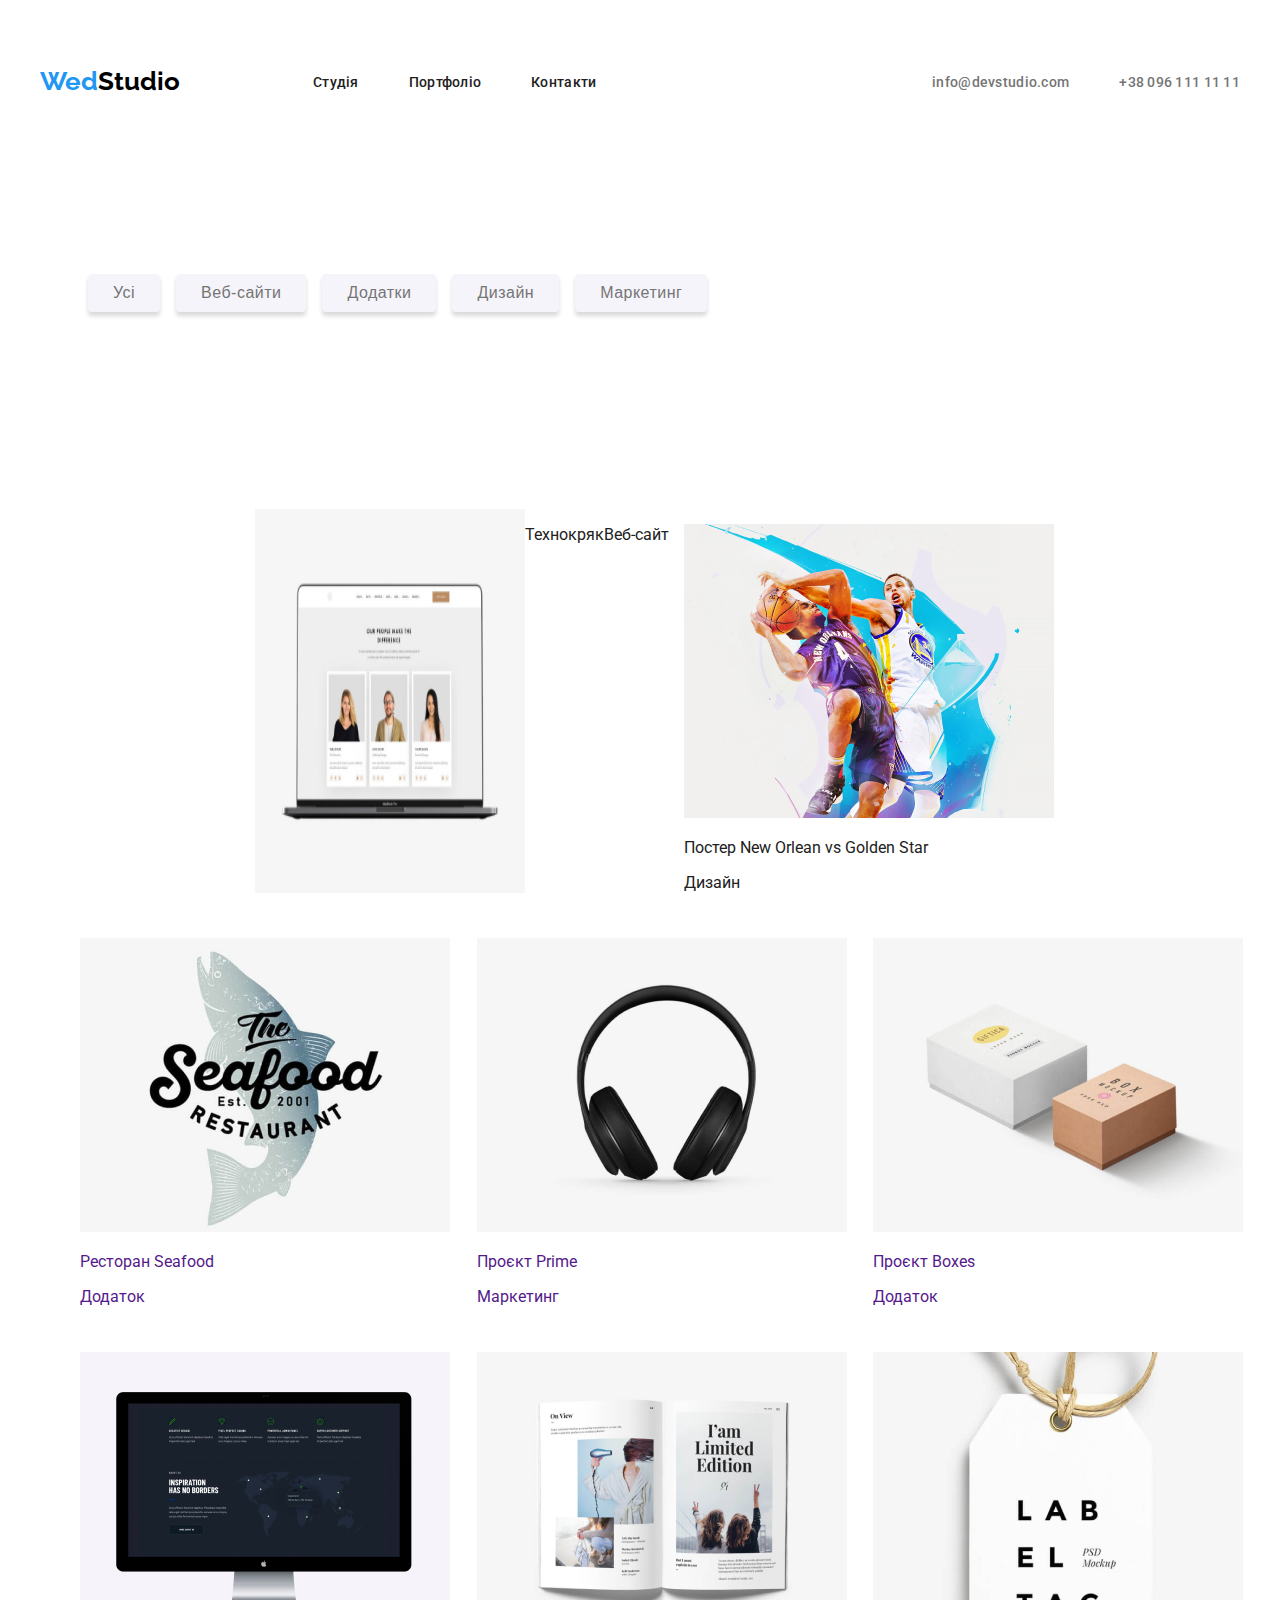
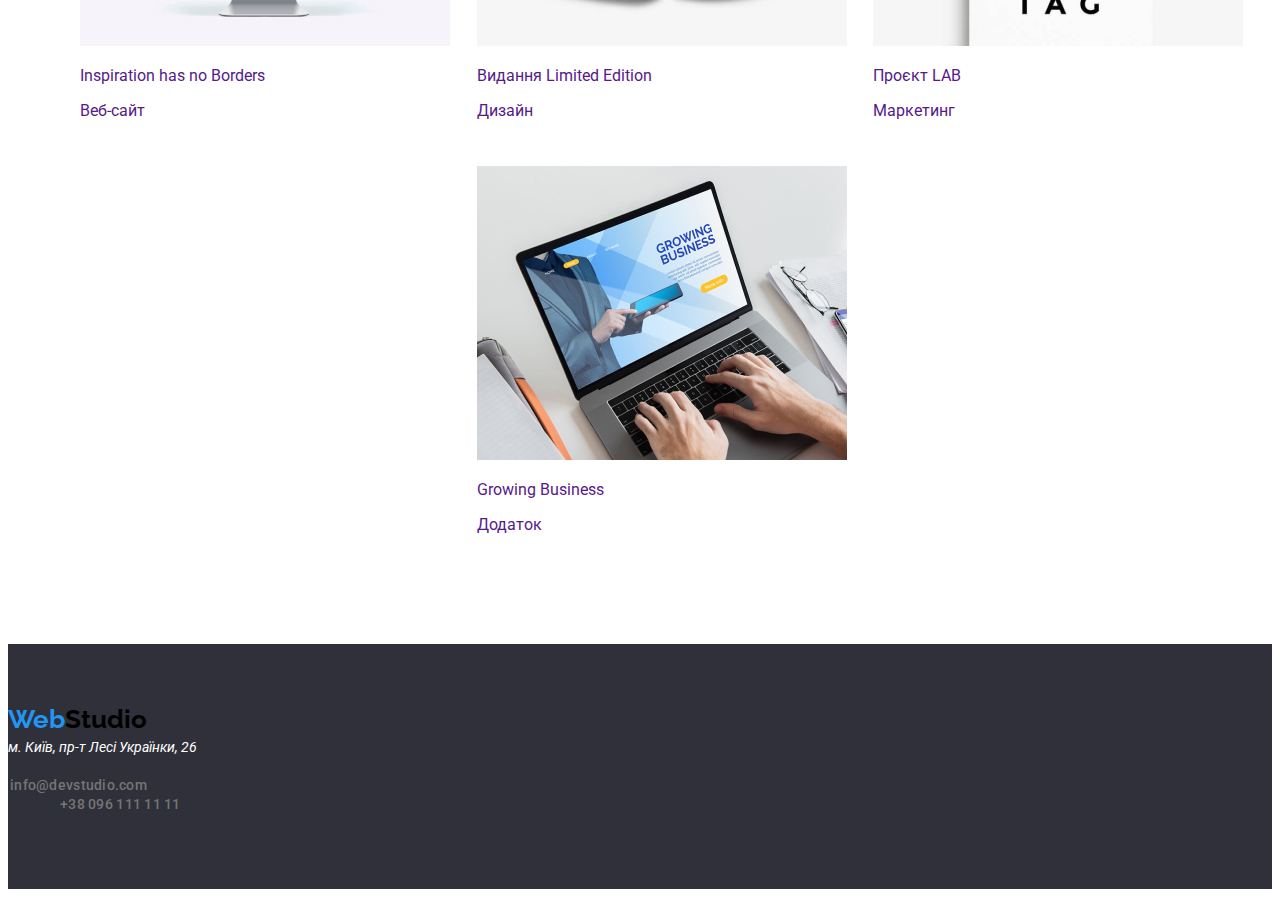
==== commit a75cc63d: "готово" ====
--- a/portfolio.html
+++ b/portfolio.html
@@ -20,7 +20,7 @@
   <header>
     <div class="container header">
         <nav>
-<div class="nav-list"><!-- логотип -->
+<!-- логотип -->
     <a href="./" class="logo">Wed<span>Studio</a>
     <!-- Навігація по сайту -->
     <ul class="nav-list">
@@ -46,6 +46,8 @@
 </div>
     </div>
 </header>
+<main>
+  
   <main>
     <section class="section-buttons section">
       <div class="container">
--- a/style.css
+++ b/style.css
@@ -222,6 +222,8 @@
   }
   .section-footer .contacts-list{
     display: block;
+    padding-left: 2px;
+    
   }
   
   .footer{ background-color: var(--hero-background);}
@@ -255,10 +257,8 @@
 }
 
 
-  .header nav{
-
-    display: flex;
-    justify-content: center;
+  .header {
+    display: flex;
     align-items: center;
   }
   .header.nav{
@@ -284,7 +284,7 @@
   p,
   h2,
   h3,
-  li{
+  {
     list-style: none;
     padding: 0;
     margin: 0;
@@ -294,17 +294,22 @@
   }
   .container{
     
-    width: 1200px;
-  margin-left: 15px;
-  margin-right: 15px;
+  width: 1200px;
   margin-left: auto;
   margin-right: auto;
-  flex-direction: row-reverse;
-  justify-content: center;
   }
   .img{
     width: 270px; ;
     display: flex;
     margin-bottom: 30px;
 
-  }+  }
+nav{
+display: flex;
+align-items: center;
+}
+.border{
+  background: #FFFFFF;
+box-shadow: 0px 1px 3px rgba(0, 0, 0, 0.12), 0px 1px 1px rgba(0, 0, 0, 0.14), 0px 2px 1px rgba(0, 0, 0, 0.2);
+border-radius: 0px 0px 4px 4px;
+}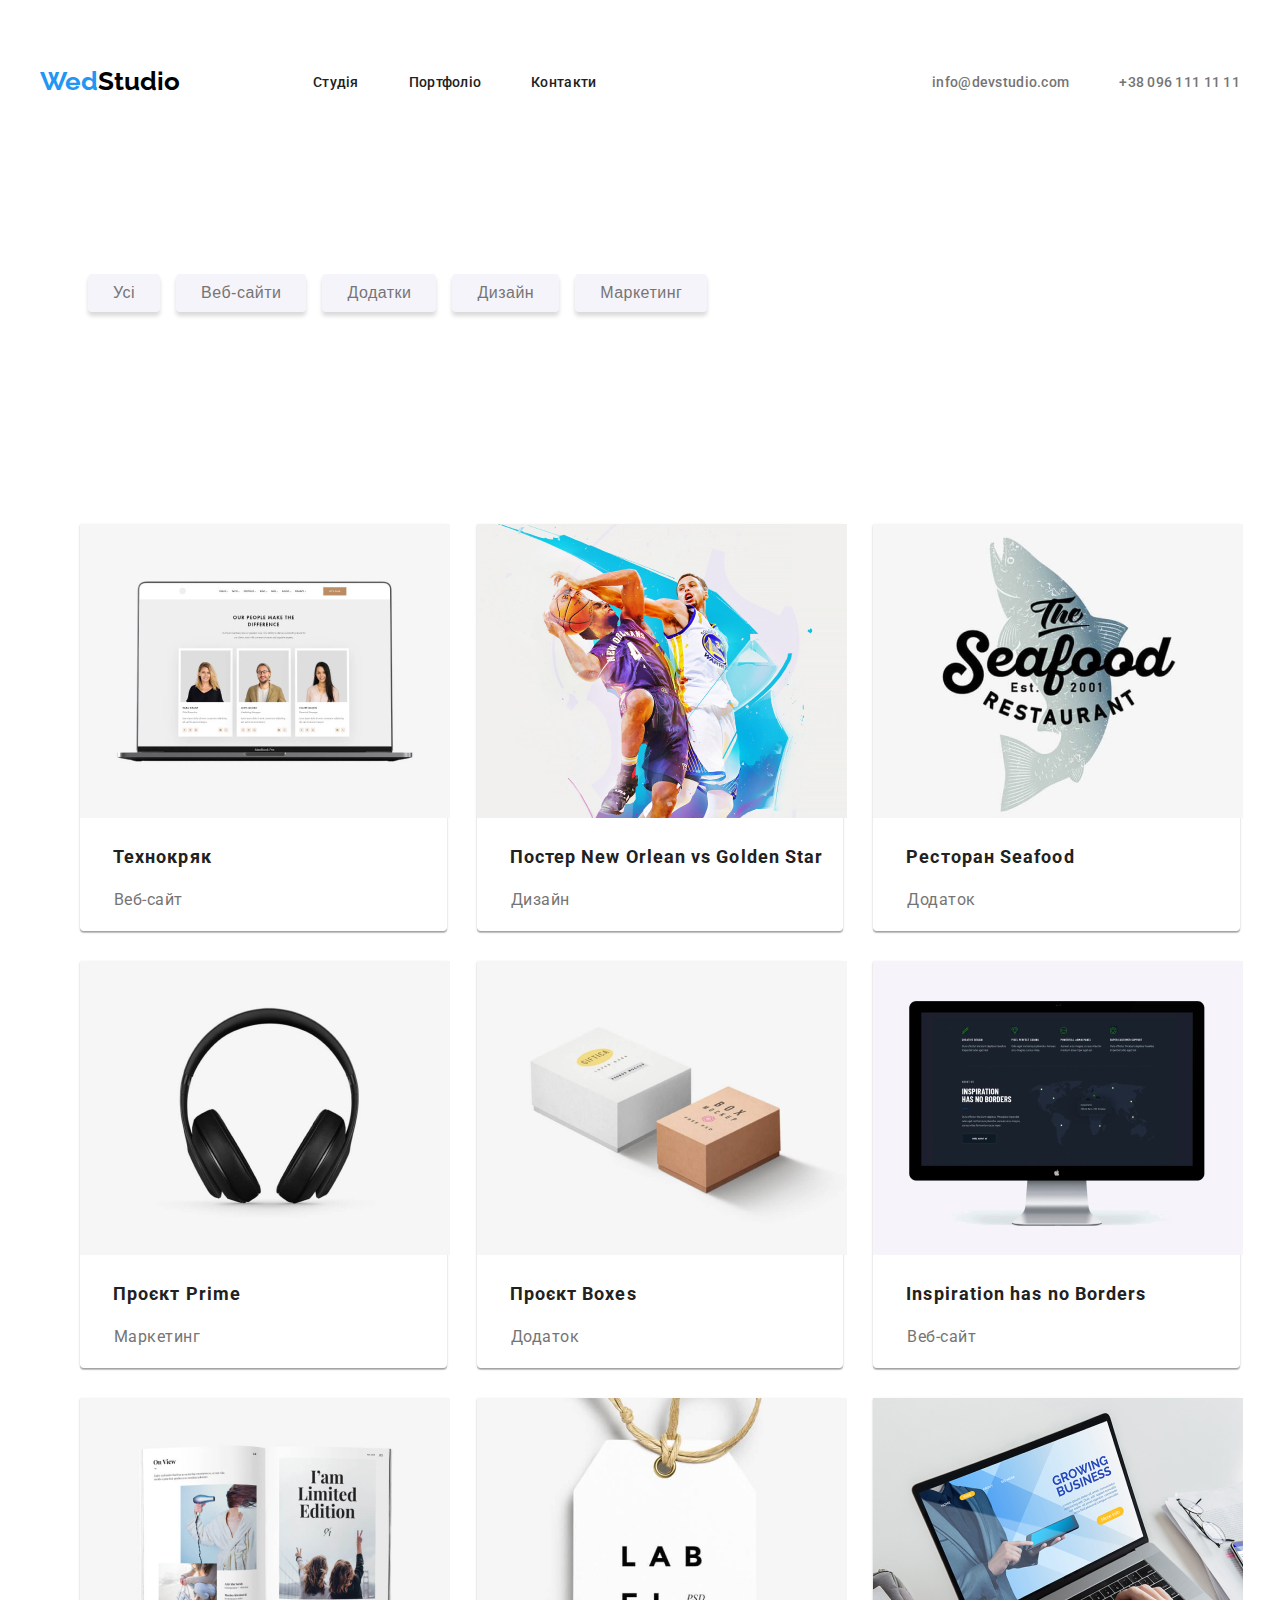
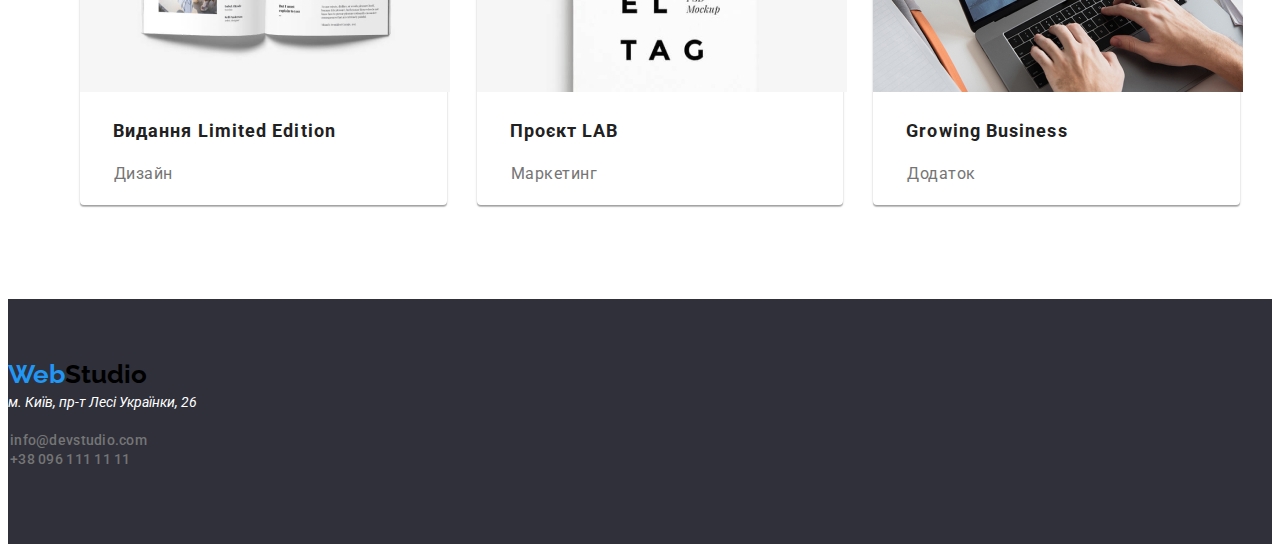
==== commit 0ff469ad: "." ====
--- a/portfolio.html
+++ b/portfolio.html
@@ -18,36 +18,39 @@
   </head>
 <body>
   <header>
-    <div class="container header">
-        <nav>
-<!-- логотип -->
-    <a href="./" class="logo">Wed<span>Studio</a>
-    <!-- Навігація по сайту -->
-    <ul class="nav-list">
-        <li class="nav-item">
-            <a class="nav-link" href="">Студія</a>
+        <div class="container header">
+            <nav>
+   <!-- логотип -->
+        <a href="./" class="logo">Wed<span>Studio</a>
+        <!-- Навігація по сайту -->
+        <ul class="nav-list">
+            <li class="nav-item">
+                <a class="nav-link" href="">Студія</a>
+            </li>
+            <li class="nav-item">
+                <a class="nav-link" href="./portfolio.html">Портфоліо</a>
+            </li>
+            <li class="nav-item">
+                <a class="nav-link" href="">Контакти</a>
+            </li>
+        </ul></nav>
+        <!-- Контакти -->
+        <ul class="contacts-list">
+        <li class="contacts-item">
+            <a  href=""class="contacts-link">info@devstudio.com</a>
         </li>
-        <li class="nav-item">
-            <a class="nav-link" href="./portfolio.html">Портфоліо</a>
+        <li class="contacts-item">
+            <a  href="" class="contacts-link">+38 096 111 11 11</a>
         </li>
-        <li class="nav-item">
-            <a class="nav-link" href="">Контакти</a>
-        </li>
-    </ul></nav>
-    <!-- Контакти -->
-    <ul class="contacts-list">
-    <li class="contacts-item">
-        <a  href=""class="contacts-link">info@devstudio.com</a>
-    </li>
-    <li class="contacts-item">
-        <a  href="" class="contacts-link">+38 096 111 11 11</a>
-    </li>
-    </ul>
+        </ul>
+    </div>
+        </div>
+    </header>
+    <main>
+  
 </div>
     </div>
 </header>
-<main>
-  
   <main>
     <section class="section-buttons section">
       <div class="container">
@@ -64,12 +67,14 @@
     <section class="link-section section">
       <div class="container">
       <ul class="links-list">
-    <img class="img" src="./portfolio.images/1.jpg" alt=""> 
-    <p class="project-title">Технокряк</p>
-    <p class="spesialiasation">Веб-сайт</p>
-    </a>
-  </li>
+        <li class="foto-items">
+          <a href="">
+<img src="./portfolio.images/1.jpg"> 
+<p  class="project-title">Технокряк</p>
+<p class="spesialiasation">Веб-сайт </p>
+          </a>
   <li class="foto-items">
+    <a href="">
     <img src="./portfolio.images/2.2.jpg" alt=""  >
   <p class="project-title">Постер New Orlean vs Golden Star</p>
   <p class="spesialiasation">Дизайн</p>
@@ -121,22 +126,23 @@
     <a href="">
     <img src="./portfolio.images/9.jpg">
   <p class="project-title">Growing Business</p>
-  <p>Додаток</p>
+  <p class="spesialiasation">Додаток</p>
   </a></li>
   </ul>
   </main>
-    <footer class="section-footer">      
-      <a href="./" class="logo">Web<span>Studio</a></li>
-      <address> м. Київ, пр-т Лесі Українки, 26</address></li>
-     <ul class="contacts-list">
-         <li class="contacts-item">
-             <a href="" class="contacts-link">info@devstudio.com</a>
-         </li>
-         <li class="contacts-item">
-             <a href="" class="contacts-link">+38 096 111 11 11</a>
-         </li>
-     </ul>
-  </footer>  
+    
+  <footer class="section-footer">      
+    <a href="./" class="logo">Web<span>Studio</a></li>
+    <address> м. Київ, пр-т Лесі Українки, 26</address></li>
+   <ul class="contacts-list">
+       <li class="contacts">
+           <a href="" class="contacts-link">info@devstudio.com</a>
+       </li>
+       <li class="contacts">
+           <a href="" class="contacts-link">+38 096 111 11 11</a>
+       </li>
+   </ul>
+</footer>  
   
   </body>
   </html>
--- a/portfolio.css
+++ b/portfolio.css
@@ -131,7 +131,7 @@
     margin: 15px;}
     
     button{
-      justify-content: center;
+      
       align-items: center;
       color: #757575;
       border: none;
@@ -144,4 +144,46 @@
         line-height: 30px;
         letter-spacing: 0.06em;
         text-align: center;}
-    +    .foto-items{
+      box-sizing: border-box;
+      background: #FFFFFF;
+box-shadow: 0px 1px 3px rgba(0, 0, 0, 0.12), 0px 1px 1px rgba(0, 0, 0, 0.14), 0px 2px 1px rgba(0, 0, 0, 0.2);
+border-radius: 0px 0px 4px 4px;  
+    }
+
+
+        .links-list{
+box-sizing: border-box;
+background: #FFFFFF;
+border: 0px solid #EEEEEE;
+        }
+        .project-title{
+          margin-left: 24px;
+          align-items: center;
+          font-family: 'Roboto';
+          padding-left: 9px;
+          padding-top: 6px;
+font-style: normal;
+font-weight: 700;
+font-size: 18px;
+
+
+letter-spacing: 0.06em;
+
+color: #212121;
+
+        }
+        .spesialiasation{
+          margin-left: 34px;
+          font-family: 'Roboto';
+font-style: normal;
+font-weight: 400;
+font-size: 16px;
+line-height: 30px;
+letter-spacing: 0.03em;
+
+color: #757575;
+        }
+        .list-btn{
+
+        }